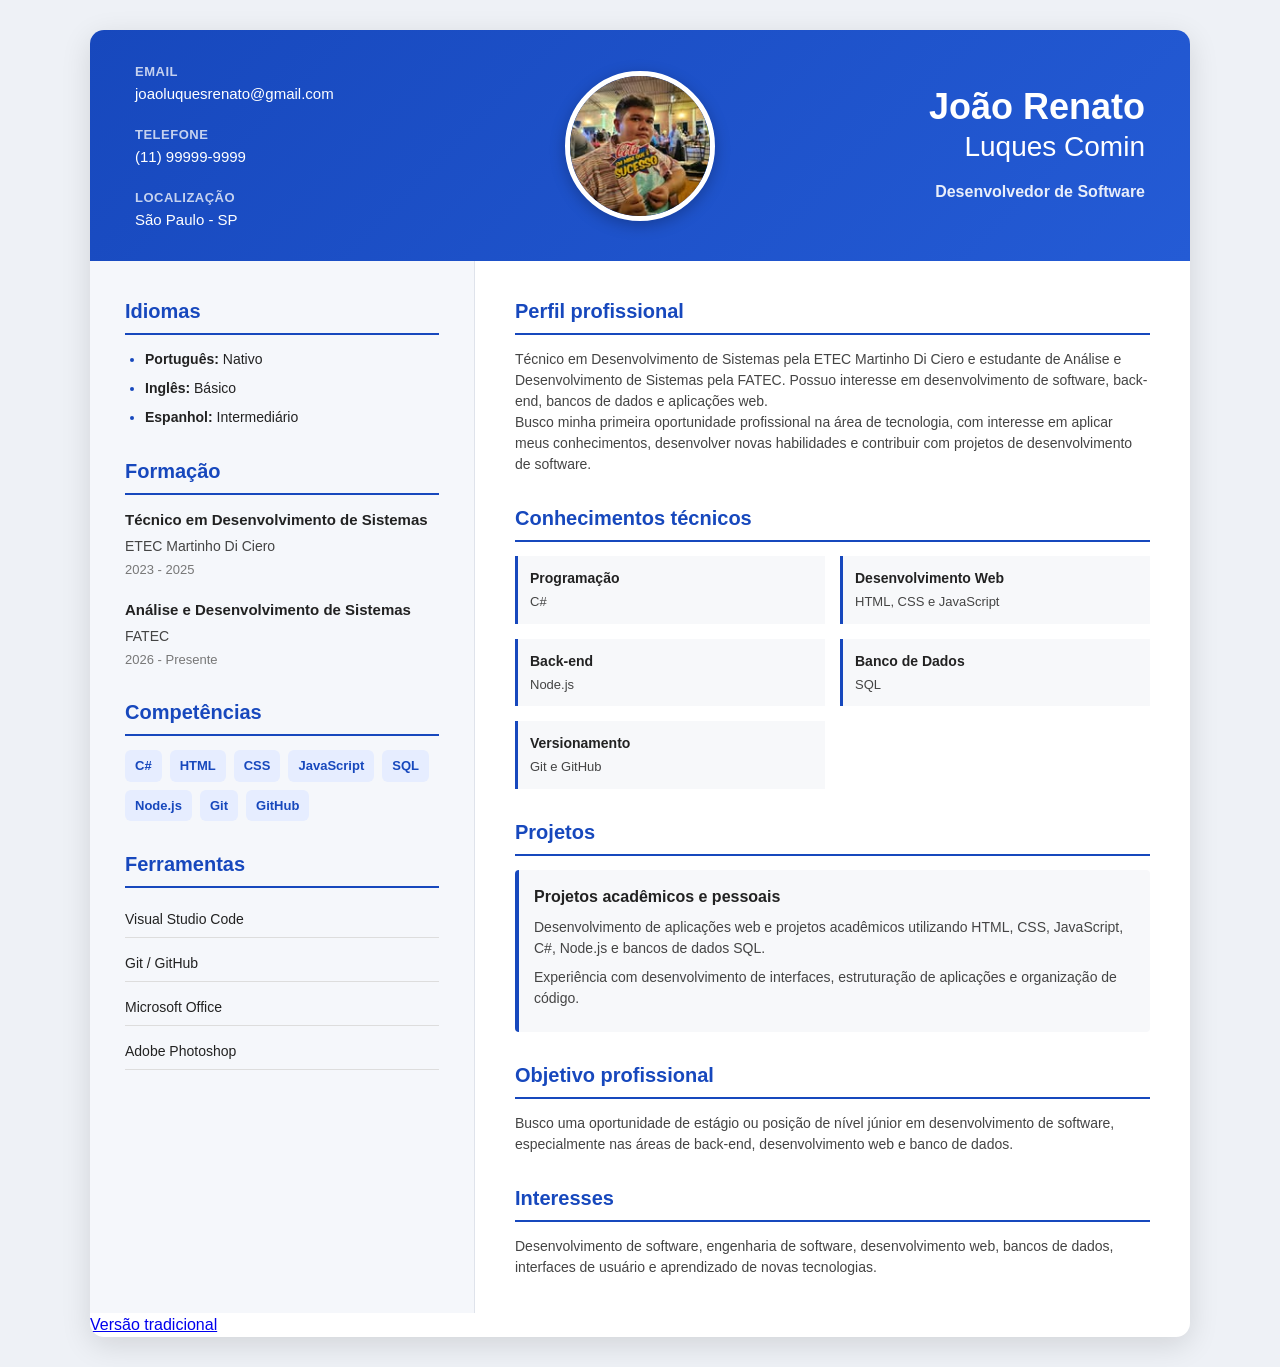
==== curriculoia.html @ babf6558 "Curriculo Ia e Normal" ====
<!DOCTYPE html>
<html lang="pt-BR">

<head>
    <meta charset="UTF-8">
    <meta name="viewport" content="width=device-width, initial-scale=1.0">

    <meta name="description"
        content="Currículo de João Renato Luques Comin - Desenvolvedor de Software">

    <link rel="stylesheet" href="styleia.css">

    <title>João Renato Luques Comin | Desenvolvedor de Software</title>
</head>

<body>

    <main class="curriculo">

        <!-- CABEÇALHO -->
        <header class="cabecalho">

            <div class="contato">
                <p>
                    <strong>Email</strong><br>
                    joaoluquesrenato@gmail.com
                </p>

                <p>
                    <strong>Telefone</strong><br>
                    (11) 99999-9999
                </p>

                <p>
                    <strong>Localização</strong><br>
                    São Paulo - SP
                </p>
            </div>

            <div class="foto">
                <img src="Eu.jpg" alt="Foto de João Renato Luques Comin">
            </div>

            <div class="nome">
                <h1>João Renato</h1>
                <h2>Luques Comin</h2>
                <p>Desenvolvedor de Software</p>
            </div>

        </header>


        <!-- CONTEÚDO -->
        <div class="conteudo">

            <!-- COLUNA ESQUERDA -->
            <aside class="coluna-esquerda">

                <section>
                    <h2>Idiomas</h2>

                    <ul>
                        <li>
                            <strong>Português:</strong> Nativo
                        </li>

                        <li>
                            <strong>Inglês:</strong> Básico
                        </li>

                        <li>
                            <strong>Espanhol:</strong> Intermediário
                        </li>
                    </ul>
                </section>


                <section>
                    <h2>Formação</h2>

                    <div class="formacao-item">
                        <h3>Técnico em Desenvolvimento de Sistemas</h3>
                        <p>ETEC Martinho Di Ciero</p>
                        <span>2023 - 2025</span>
                    </div>

                    <div class="formacao-item">
                        <h3>Análise e Desenvolvimento de Sistemas</h3>
                        <p>FATEC</p>
                        <span>2026 - Presente</span>
                    </div>
                </section>


                <section>
                    <h2>Competências</h2>

                    <div class="tags">
                        <span>C#</span>
                        <span>HTML</span>
                        <span>CSS</span>
                        <span>JavaScript</span>
                        <span>SQL</span>
                        <span>Node.js</span>
                        <span>Git</span>
                        <span>GitHub</span>
                    </div>
                </section>


                <section>
                    <h2>Ferramentas</h2>

                    <ul class="ferramentas">
                        <li>Visual Studio Code</li>
                        <li>Git / GitHub</li>
                        <li>Microsoft Office</li>
                        <li>Adobe Photoshop</li>
                    </ul>
                </section>

            </aside>


            <!-- COLUNA DIREITA -->
            <section class="coluna-direita">

                <section>
                    <h2>Perfil profissional</h2>

                    <p>
                        Técnico em Desenvolvimento de Sistemas pela ETEC Martinho Di Ciero
                        e estudante de Análise e Desenvolvimento de Sistemas pela FATEC.
                        Possuo interesse em desenvolvimento de software, back-end,
                        bancos de dados e aplicações web.
                    </p>

                    <p>
                        Busco minha primeira oportunidade profissional na área de tecnologia,
                        com interesse em aplicar meus conhecimentos, desenvolver novas
                        habilidades e contribuir com projetos de desenvolvimento de software.
                    </p>
                </section>


                <section>
                    <h2>Conhecimentos técnicos</h2>

                    <div class="conhecimentos">

                        <div>
                            <h3>Programação</h3>
                            <p>C#</p>
                        </div>

                        <div>
                            <h3>Desenvolvimento Web</h3>
                            <p>HTML, CSS e JavaScript</p>
                        </div>

                        <div>
                            <h3>Back-end</h3>
                            <p>Node.js</p>
                        </div>

                        <div>
                            <h3>Banco de Dados</h3>
                            <p>SQL</p>
                        </div>

                        <div>
                            <h3>Versionamento</h3>
                            <p>Git e GitHub</p>
                        </div>

                    </div>
                </section>


                <section>
                    <h2>Projetos</h2>

                    <article class="projeto">
                        <h3>Projetos acadêmicos e pessoais</h3>

                        <p>
                            Desenvolvimento de aplicações web e projetos acadêmicos
                            utilizando HTML, CSS, JavaScript, C#, Node.js e bancos
                            de dados SQL.
                        </p>

                        <p>
                            Experiência com desenvolvimento de interfaces,
                            estruturação de aplicações e organização de código.
                        </p>
                    </article>

                    <!--
                    Se você tiver projetos específicos, recomendo substituir
                    o texto acima por algo como:

                    <article class="projeto">
                        <h3>Sistema de Gerenciamento</h3>
                        <p>
                            Aplicação desenvolvida utilizando C#, SQL e ...
                        </p>
                        <a href="#">GitHub</a>
                    </article>
                    -->

                </section>


                <section>
                    <h2>Objetivo profissional</h2>

                    <p>
                        Busco uma oportunidade de estágio ou posição de nível
                        júnior em desenvolvimento de software, especialmente
                        nas áreas de back-end, desenvolvimento web e banco de dados.
                    </p>
                </section>


                <section>
                    <h2>Interesses</h2>

                    <p>
                        Desenvolvimento de software, engenharia de software,
                        desenvolvimento web, bancos de dados, interfaces de usuário
                        e aprendizado de novas tecnologias.
                    </p>
                </section>

            </section>

        </div>
        <a href="curriculo.html" class="botao">Versão tradicional</a>
    </main>

</body>

</html>
---- styleia.css ----
/* ================================
   CONFIGURAÇÕES GERAIS
================================ */

* {
    margin: 0;
    padding: 0;
    box-sizing: border-box;
}

body {
    font-family: Arial, Helvetica, sans-serif;
    background: #eef1f6;
    color: #222;
    line-height: 1.5;
}

.curriculo {
    width: min(1100px, 94%);
    margin: 30px auto;
    background: white;
    border-radius: 14px;
    overflow: hidden;
    box-shadow: 0 8px 30px rgba(0, 0, 0, 0.12);
}


/* ================================
   CABEÇALHO
================================ */

.cabecalho {
    min-height: 230px;
    padding: 30px 45px;

    display: grid;
    grid-template-columns: 1fr 180px 1fr;
    align-items: center;
    gap: 30px;

    background: linear-gradient(
        135deg,
        #1748bd,
        #245bd5
    );

    color: white;
}


/* CONTATO */

.contato {
    display: flex;
    flex-direction: column;
    gap: 18px;
}

.contato p {
    font-size: 15px;
}

.contato strong {
    font-size: 13px;
    text-transform: uppercase;
    opacity: 0.75;
    letter-spacing: 0.5px;
}


/* FOTO */

.foto {
    display: flex;
    justify-content: center;
}

.foto img {
    width: 150px;
    height: 150px;

    object-fit: cover;

    border-radius: 50%;
    border: 5px solid white;

    box-shadow: 0 4px 15px rgba(0, 0, 0, 0.25);
}


/* NOME */

.nome {
    text-align: right;
}

.nome h1 {
    font-size: 36px;
    line-height: 1.1;
}

.nome h2 {
    font-size: 28px;
    font-weight: 500;
}

.nome p {
    margin-top: 12px;

    font-size: 16px;
    font-weight: bold;

    opacity: 0.9;
}


/* ================================
   CONTEÚDO
================================ */

.conteudo {
    display: grid;
    grid-template-columns: 35% 65%;
}


/* ================================
   COLUNAS
================================ */

.coluna-esquerda {
    padding: 35px;

    background: #f5f7fb;

    border-right: 1px solid #dfe3eb;
}

.coluna-direita {
    padding: 35px 40px;
}


/* ================================
   SEÇÕES
================================ */

section {
    margin-bottom: 28px;
}

section:last-child {
    margin-bottom: 0;
}

section h2 {
    margin-bottom: 14px;

    font-size: 20px;

    color: #1748bd;

    border-bottom: 2px solid #1748bd;

    padding-bottom: 7px;
}

section p {
    font-size: 14px;
    color: #444;
}


/* ================================
   LISTAS
================================ */

ul {
    padding-left: 20px;
}

li {
    margin-bottom: 8px;
    font-size: 14px;
}

li::marker {
    color: #1748bd;
}


/* ================================
   FORMAÇÃO
================================ */

.formacao-item {
    margin-bottom: 20px;
}

.formacao-item h3 {
    font-size: 15px;
    margin-bottom: 4px;
}

.formacao-item p {
    font-size: 14px;
}

.formacao-item span {
    display: block;
    margin-top: 3px;

    font-size: 13px;
    color: #777;
}


/* ================================
   TAGS
================================ */

.tags {
    display: flex;
    flex-wrap: wrap;
    gap: 8px;
}

.tags span {
    padding: 6px 10px;

    background: #e6edff;
    color: #1748bd;

    border-radius: 6px;

    font-size: 13px;
    font-weight: bold;
}


/* ================================
   CONHECIMENTOS
================================ */

.conhecimentos {
    display: grid;
    grid-template-columns: repeat(2, 1fr);
    gap: 15px;
}

.conhecimentos div {
    padding: 12px;

    border-left: 3px solid #1748bd;

    background: #f7f8fa;
}

.conhecimentos h3 {
    font-size: 14px;
    margin-bottom: 3px;
}

.conhecimentos p {
    font-size: 13px;
}


/* ================================
   PROJETOS
================================ */

.projeto {
    padding: 15px;

    background: #f7f8fa;

    border-left: 4px solid #1748bd;

    border-radius: 4px;
}

.projeto h3 {
    margin-bottom: 8px;
    font-size: 16px;
}

.projeto p {
    margin-bottom: 8px;
}


/* ================================
   FERRAMENTAS
================================ */

.ferramentas {
    list-style: none;
    padding-left: 0;
}

.ferramentas li {
    padding: 7px 0;
    border-bottom: 1px solid #ddd;
}


/* ================================
   RESPONSIVIDADE
================================ */

@media (max-width: 800px) {

    .cabecalho {
        grid-template-columns: 1fr;
        text-align: center;
        gap: 20px;
    }

    .contato {
        align-items: center;
        order: 2;
    }

    .foto {
        order: 1;
    }

    .nome {
        text-align: center;
        order: 3;
    }

    .conteudo {
        grid-template-columns: 1fr;
    }

    .coluna-esquerda {
        border-right: none;
        border-bottom: 1px solid #dfe3eb;
    }

    .conhecimentos {
        grid-template-columns: 1fr;
    }
}


/* ================================
   IMPRESSÃO / PDF
================================ */

@media print {

    body {
        background: white;
    }

    .curriculo {
        width: 100%;
        margin: 0;
        box-shadow: none;
        border-radius: 0;
    }

    .cabecalho {
        -webkit-print-color-adjust: exact;
        print-color-adjust: exact;
    }

    .tags span {
        -webkit-print-color-adjust: exact;
        print-color-adjust: exact;
    }
}
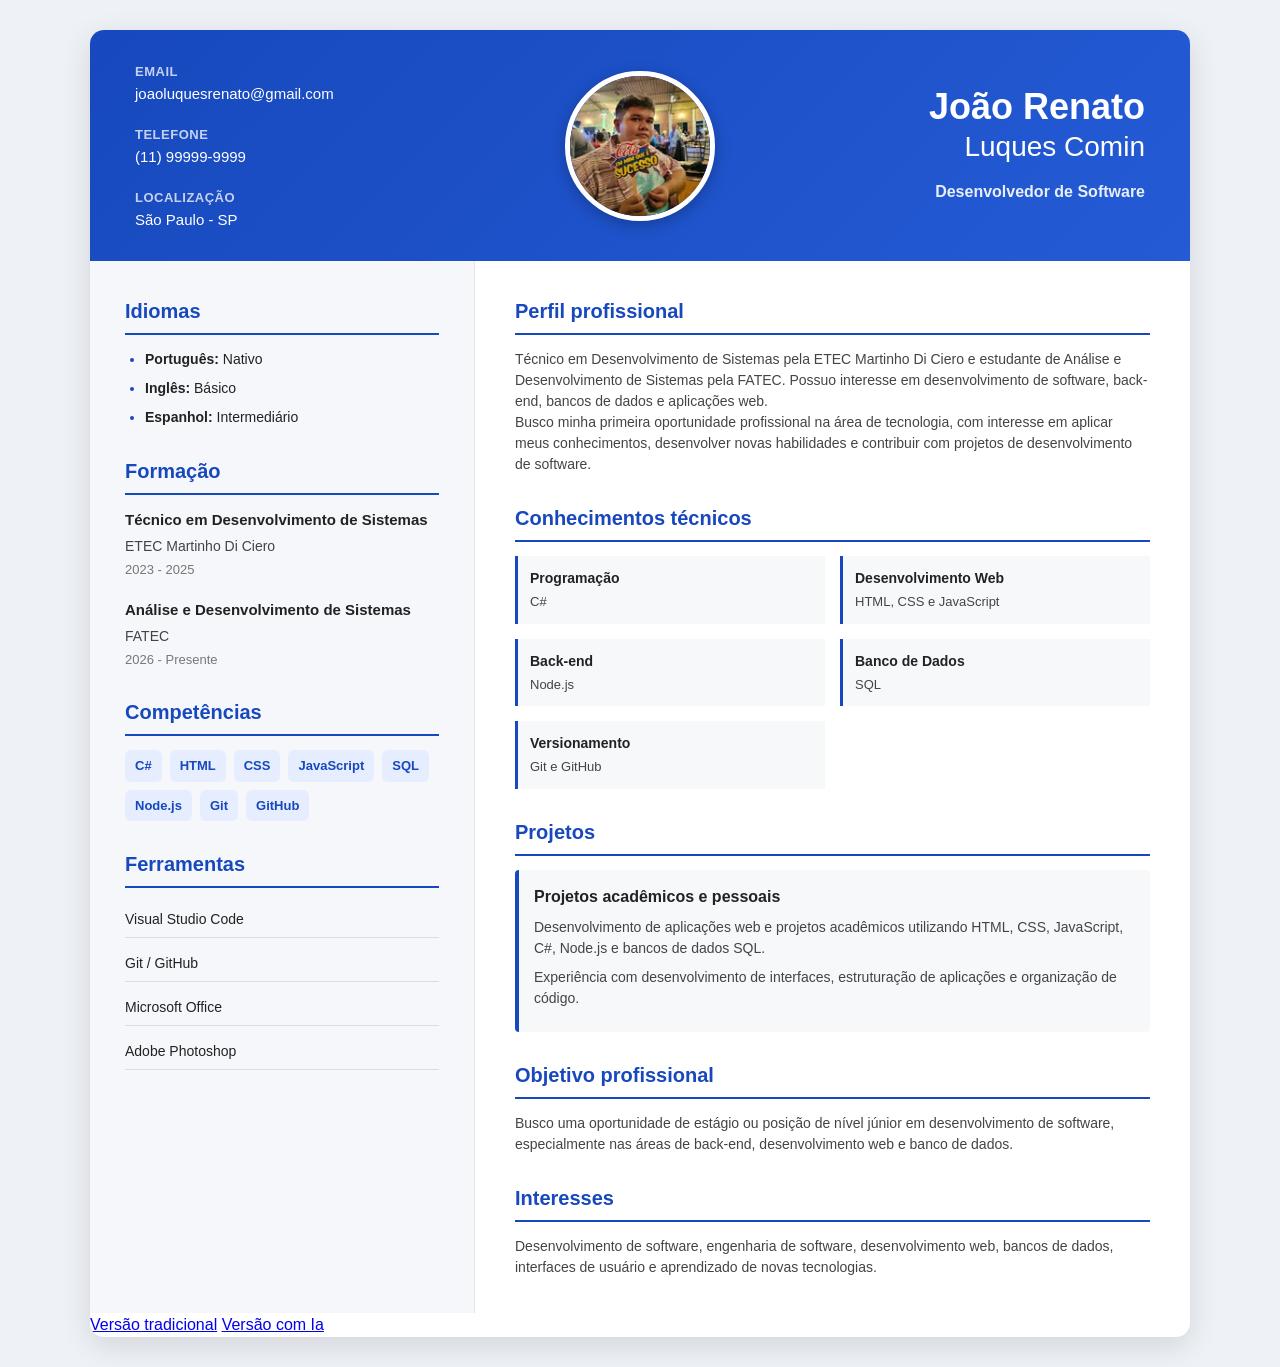
==== commit 19e2ae19: "Adicionado o CV com Boot" ====
--- a/curriculoia.html
+++ b/curriculoia.html
@@ -236,6 +236,8 @@
 
         </div>
         <a href="curriculo.html" class="botao">Versão tradicional</a>
+            <a href="curriculoia.html" class="botao">Versão com Ia</a>
+
     </main>
 
 </body>
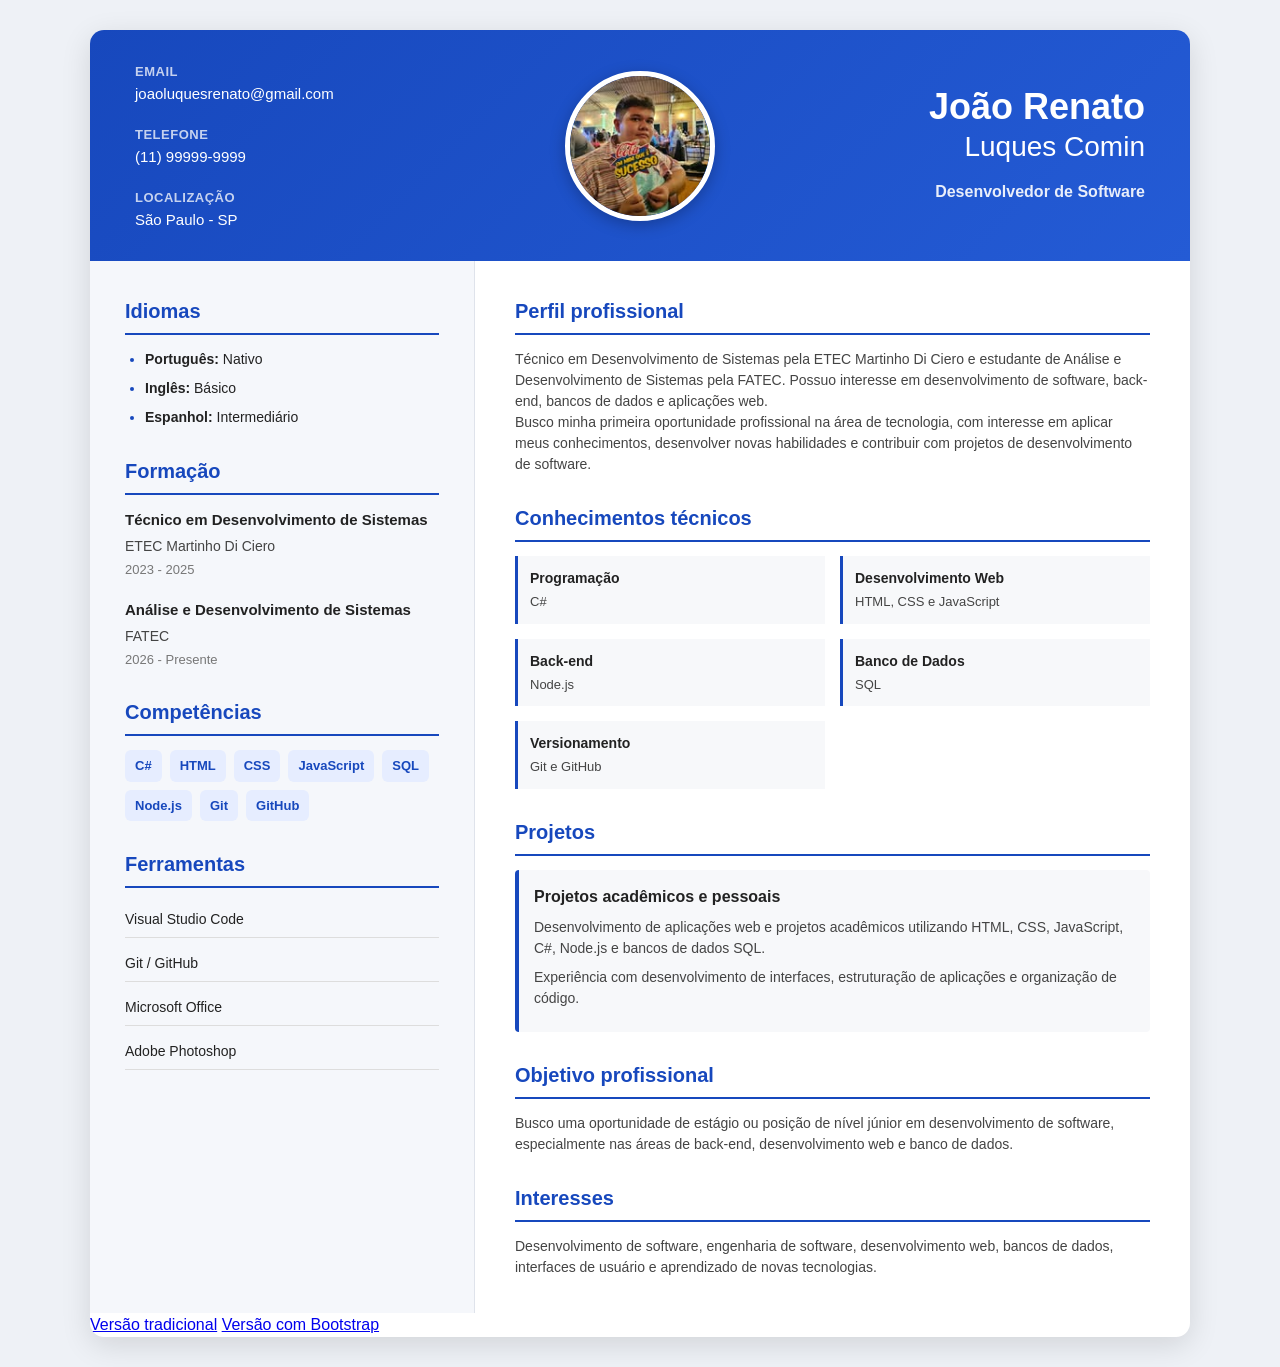
==== commit d6150e61: "Erro do link do curriculo" ====
--- a/curriculoia.html
+++ b/curriculoia.html
@@ -235,8 +235,8 @@
             </section>
 
         </div>
-        <a href="curriculo.html" class="botao">Versão tradicional</a>
-            <a href="curriculoia.html" class="botao">Versão com Ia</a>
+        <a href="index.html" class="botao">Versão tradicional</a>
+            <a href="cvget.html" class="botao">Versão com Bootstrap</a>
 
     </main>
 
